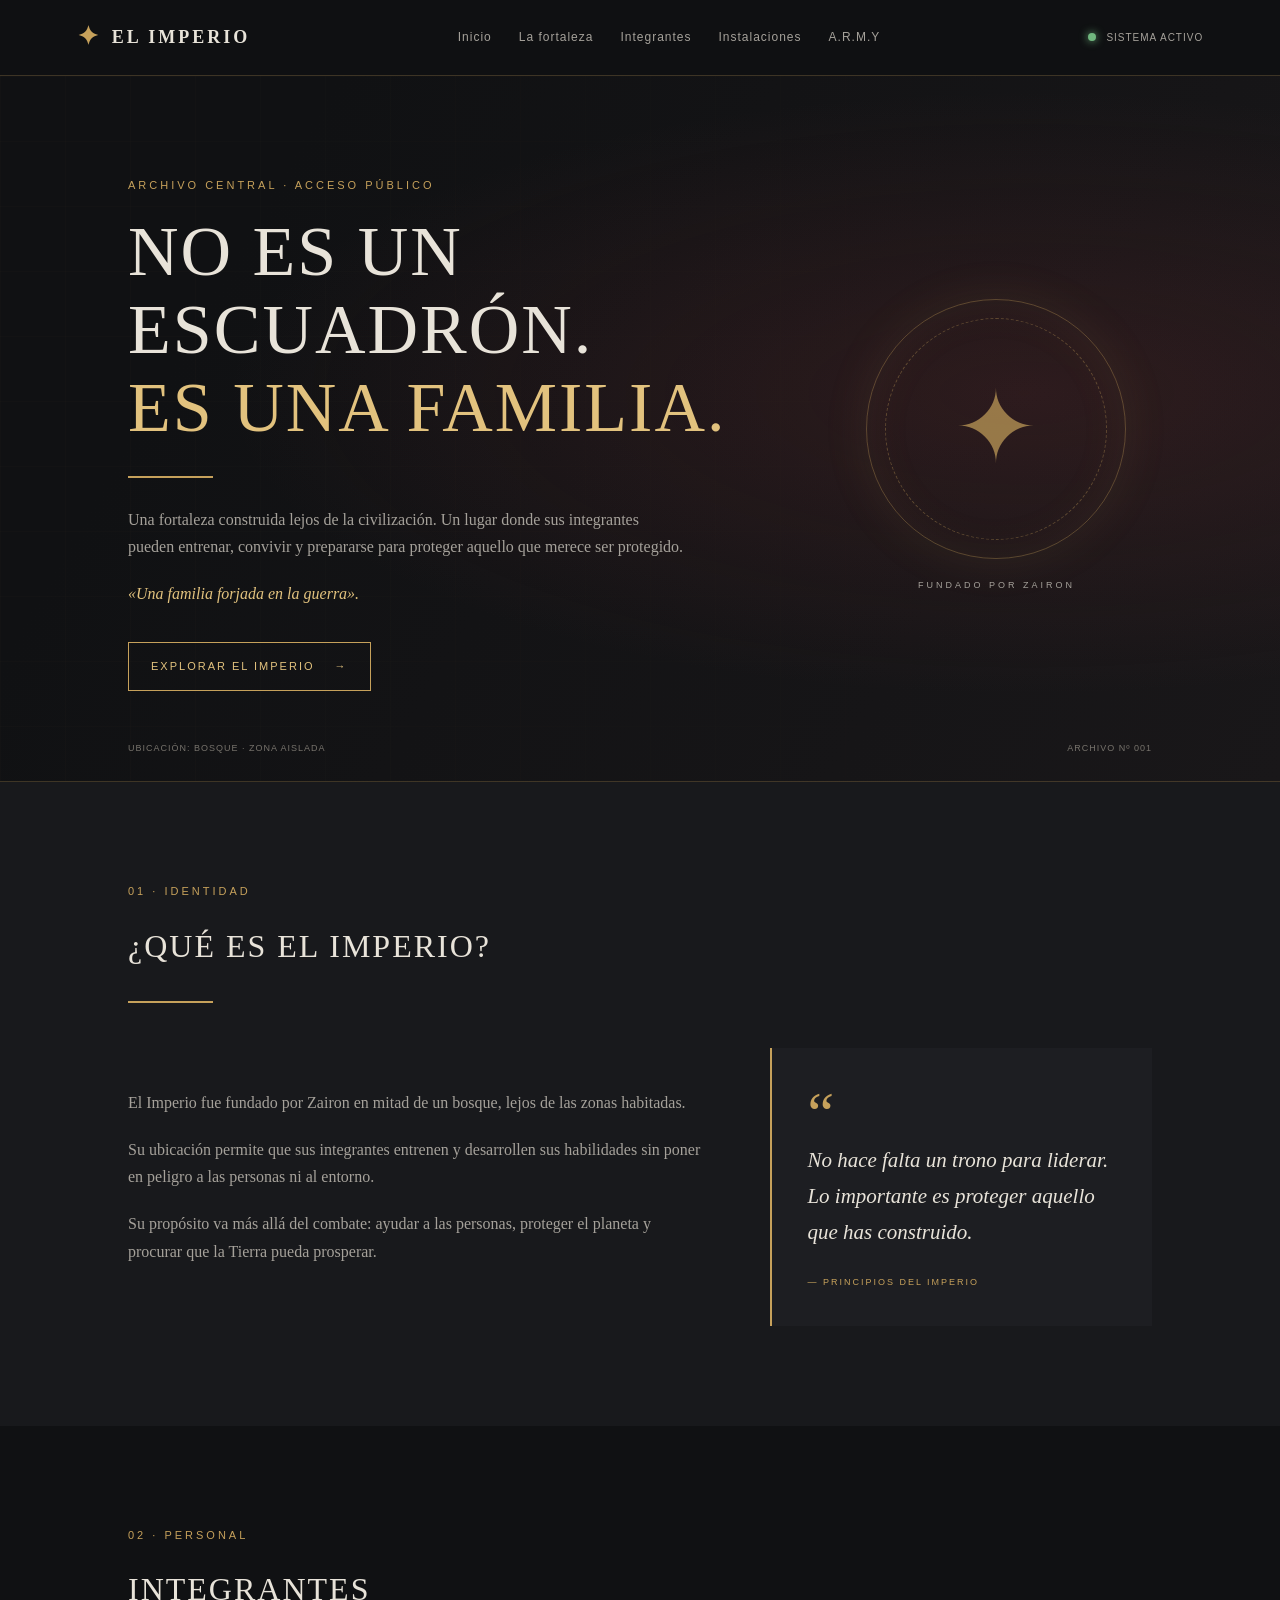
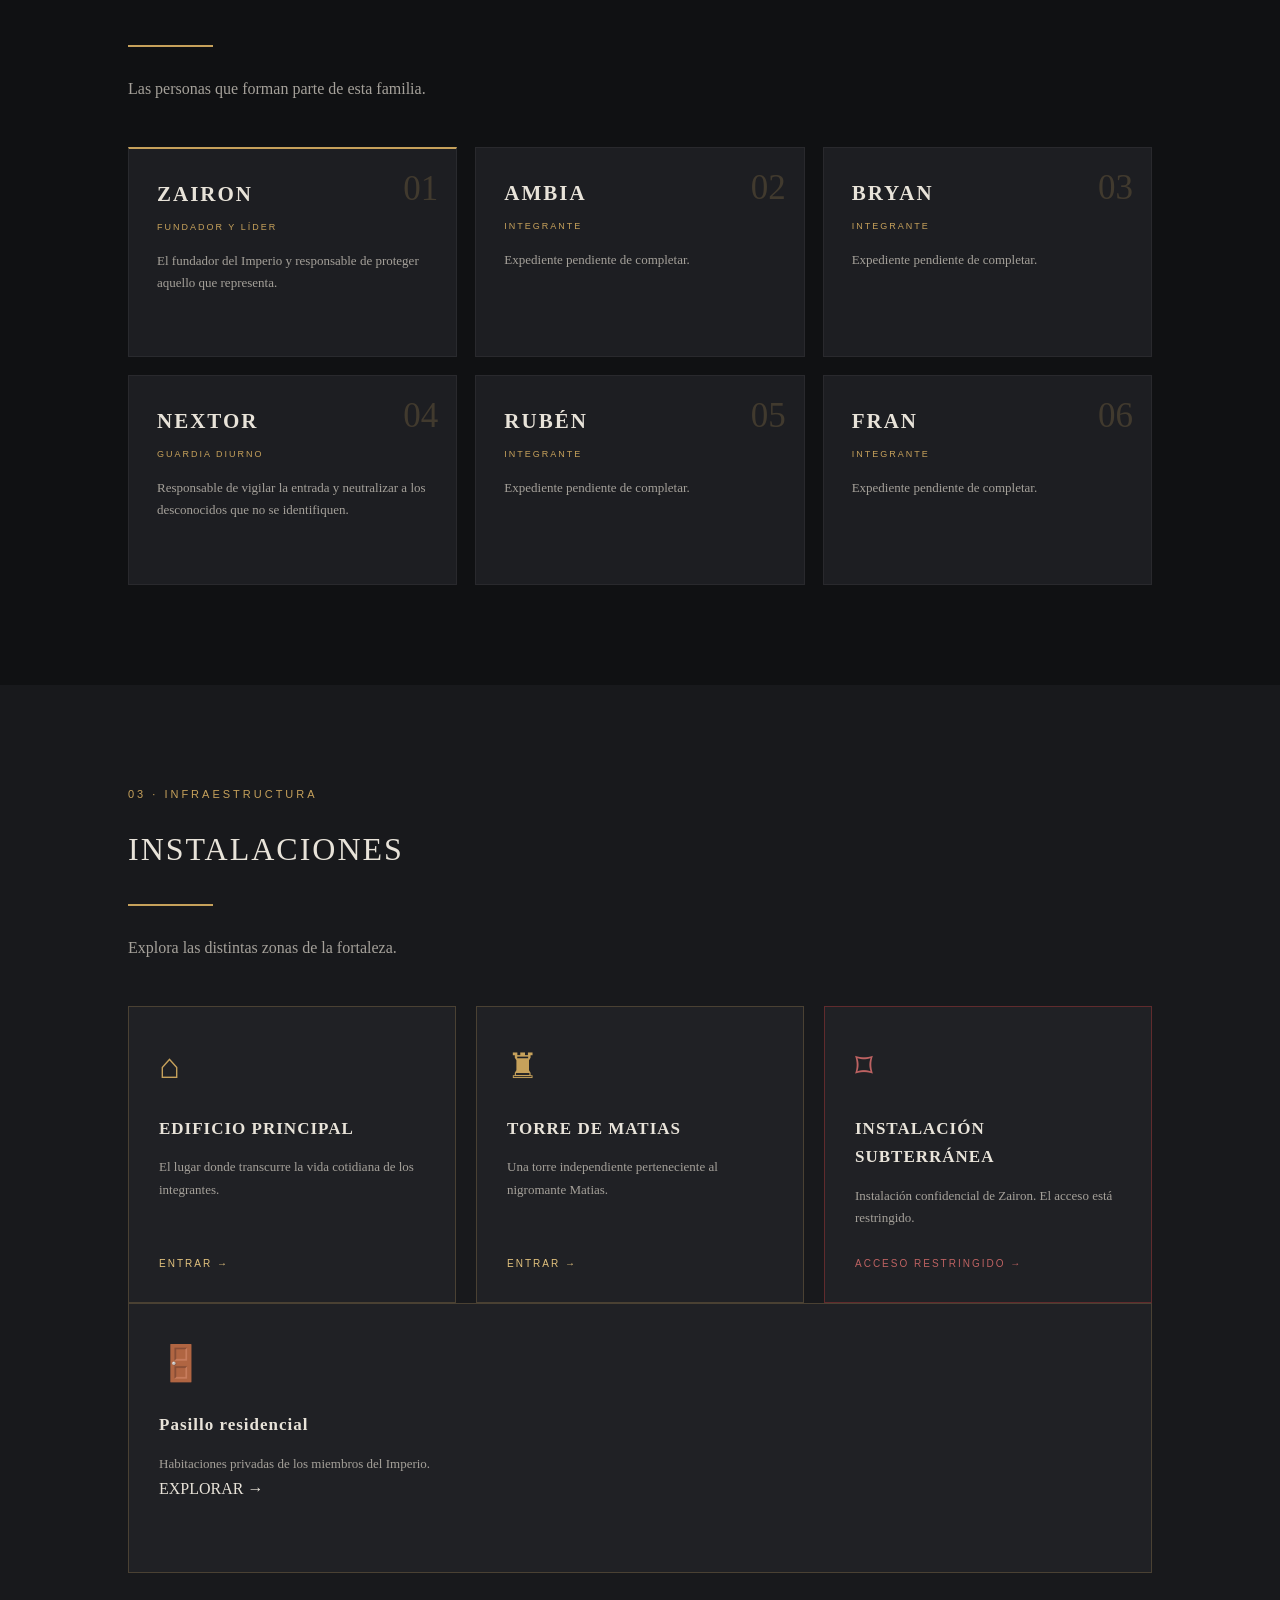
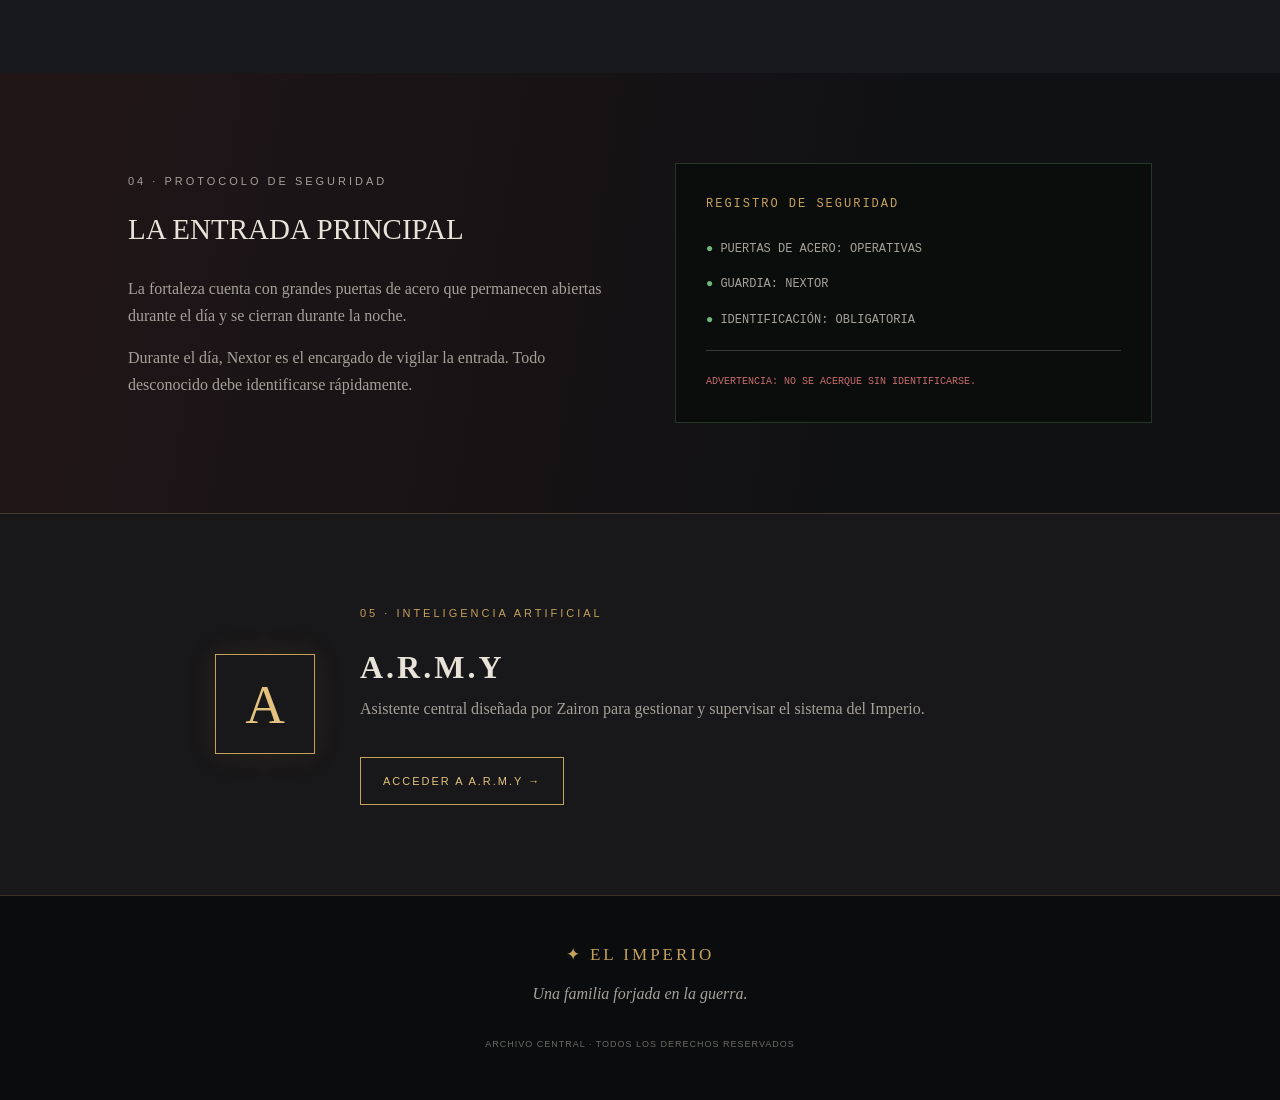
==== Index.html @ 826633c8 "Imperio fase 1" ====
<!DOCTYPE html>
<html lang="es">
<head>
    <meta charset="UTF-8">
    <meta name="viewport" content="width=device-width, initial-scale=1.0">
    <meta name="theme-color" content="#101113">

    <title>El Imperio | Archivo Central</title>

    <link rel="stylesheet" href="style.css">
    <script src="script.js" defer></script>
</head>

<body>

    <!-- BARRA SUPERIOR -->
    <header class="topbar">
        <a href="index.html" class="logo">
            <span class="logo-symbol">✦</span>
            <span>EL IMPERIO</span>
        </a>

        <button class="menu-toggle" id="menuToggle"
                aria-label="Abrir menú" aria-expanded="false">
            ☰
        </button>

        <nav class="navigation" id="navigation">
            <a href="#inicio">Inicio</a>
            <a href="#fortaleza">La fortaleza</a>
            <a href="#integrantes">Integrantes</a>
            <a href="#instalaciones">Instalaciones</a>
            <a href="army.html">A.R.M.Y</a>
        </nav>

        <div class="system-status">
            <span class="status-light"></span>
            SISTEMA ACTIVO
        </div>
    </header>


    <!-- PORTADA -->
    <main>

        <section class="hero" id="inicio">

            <div class="hero-content">

                <p class="eyebrow">
                    ARCHIVO CENTRAL · ACCESO PÚBLICO
                </p>

                <h1>
                    NO ES UN ESCUADRÓN.
                    <span>ES UNA FAMILIA.</span>
                </h1>

                <div class="gold-line"></div>

                <p class="hero-description">
                    Una fortaleza construida lejos de la civilización.
                    Un lugar donde sus integrantes pueden entrenar,
                    convivir y prepararse para proteger aquello que
                    merece ser protegido.
                </p>

                <p class="hero-motto">
                    «Una familia forjada en la guerra».
                </p>

                <a href="#fortaleza" class="main-button">
                    EXPLORAR EL IMPERIO
                    <span>→</span>
                </a>

            </div>

            <div class="hero-decoration">
                <div class="decoration-circle"></div>
                <span class="decoration-symbol">✦</span>
                <span class="decoration-caption">
                    FUNDADO POR ZAIRON
                </span>
            </div>

            <div class="hero-footer">
                <span>UBICACIÓN: BOSQUE · ZONA AISLADA</span>
                <span>ARCHIVO Nº 001</span>
            </div>

        </section>


        <!-- PRESENTACIÓN -->
        <section class="section introduction" id="fortaleza">

            <div class="section-heading">
                <p class="eyebrow">01 · IDENTIDAD</p>
                <h2>¿QUÉ ES EL IMPERIO?</h2>
                <div class="gold-line"></div>
            </div>

            <div class="introduction-grid">

                <div class="introduction-text">
                    <p>
                        El Imperio fue fundado por Zairon en mitad
                        de un bosque, lejos de las zonas habitadas.
                    </p>

                    <p>
                        Su ubicación permite que sus integrantes
                        entrenen y desarrollen sus habilidades sin
                        poner en peligro a las personas ni al entorno.
                    </p>

                    <p>
                        Su propósito va más allá del combate:
                        ayudar a las personas, proteger el planeta
                        y procurar que la Tierra pueda prosperar.
                    </p>
                </div>

                <div class="quote-panel">
                    <span class="quote-mark">“</span>

                    <p>
                        No hace falta un trono para liderar.
                        Lo importante es proteger aquello
                        que has construido.
                    </p>

                    <span class="quote-author">
                        — PRINCIPIOS DEL IMPERIO
                    </span>
                </div>

            </div>

        </section>


        <!-- INTEGRANTES -->
        <section class="section members-section" id="integrantes">

            <div class="section-heading">
                <p class="eyebrow">02 · PERSONAL</p>
                <h2>INTEGRANTES</h2>
                <div class="gold-line"></div>

                <p class="section-description">
                    Las personas que forman parte de esta familia.
                </p>
            </div>

            <div class="member-grid">

                <article class="member-card leader-card">
                    <span class="member-number">01</span>
                    <h3>ZAIRON</h3>
                    <p class="member-role">FUNDADOR Y LÍDER</p>
                    <p>
                        El fundador del Imperio y responsable
                        de proteger aquello que representa.
                    </p>
                </article>

                <article class="member-card">
                    <span class="member-number">02</span>
                    <h3>AMBIA</h3>
                    <p class="member-role">INTEGRANTE</p>
                    <p>Expediente pendiente de completar.</p>
                </article>

                <article class="member-card">
                    <span class="member-number">03</span>
                    <h3>BRYAN</h3>
                    <p class="member-role">INTEGRANTE</p>
                    <p>Expediente pendiente de completar.</p>
                </article>

                <article class="member-card">
                    <span class="member-number">04</span>
                    <h3>NEXTOR</h3>
                    <p class="member-role">GUARDIA DIURNO</p>
                    <p>
                        Responsable de vigilar la entrada
                        y neutralizar a los desconocidos
                        que no se identifiquen.
                    </p>
                </article>

                <article class="member-card">
                    <span class="member-number">05</span>
                    <h3>RUBÉN</h3>
                    <p class="member-role">INTEGRANTE</p>
                    <p>Expediente pendiente de completar.</p>
                </article>

                <article class="member-card">
                    <span class="member-number">06</span>
                    <h3>FRAN</h3>
                    <p class="member-role">INTEGRANTE</p>
                    <p>
                        Expediente pendiente de completar.</p>
                </article>

            </div>

        </section>


        <!-- INSTALACIONES -->
        <section class="section facilities-section" id="instalaciones">

            <div class="section-heading">
                <p class="eyebrow">03 · INFRAESTRUCTURA</p>
                <h2>INSTALACIONES</h2>
                <div class="gold-line"></div>

                <p class="section-description">
                    Explora las distintas zonas de la fortaleza.
                </p>
            </div>

            <div class="facility-grid">

                <a href="edificio.html" class="facility-card">
                    <span class="facility-icon">⌂</span>
                    <h3>EDIFICIO PRINCIPAL</h3>
                    <p>
                        El lugar donde transcurre la vida cotidiana
                        de los integrantes.
                    </p>
                    <span class="facility-link">ENTRAR →</span>
                </a>

                <a href="torre.html" class="facility-card">
                    <span class="facility-icon">♜</span>
                    <h3>TORRE DE MATIAS</h3>
                    <p>
                        Una torre independiente perteneciente
                        al nigromante Matias.
                    </p>
                    <span class="facility-link">ENTRAR →</span>
                </a>

                <a href="subterraneo.html"
                   class="facility-card restricted-card">
                    <span class="facility-icon">⌑</span>
                    <h3>INSTALACIÓN SUBTERRÁNEA</h3>
                    <p>
                        Instalación confidencial de Zairon.
                        El acceso está restringido.
                    </p>
                    <span class="facility-link">
                        ACCESO RESTRINGIDO →
                    </span>
                </a>

            </div>

            <a href="pasillo.html" class="facility-card">
    <span class="facility-icon">🚪</span>
    <h3>Pasillo residencial</h3>
    <p>Habitaciones privadas de los miembros del Imperio.</p>
    <span>EXPLORAR →</span>
</a>

        </section>


        <!-- SEGURIDAD -->
        <section class="security-section">

            <div class="security-content">

                <div>
                    <p class="eyebrow">04 · PROTOCOLO DE SEGURIDAD</p>
                    <h2>LA ENTRADA PRINCIPAL</h2>

                    <p>
                        La fortaleza cuenta con grandes puertas
                        de acero que permanecen abiertas durante
                        el día y se cierran durante la noche.
                    </p>

                    <p>
                        Durante el día, Nextor es el encargado
                        de vigilar la entrada. Todo desconocido
                        debe identificarse rápidamente.
                    </p>
                </div>

                <div class="security-terminal">
                    <span class="terminal-title">
                        REGISTRO DE SEGURIDAD
                    </span>

                    <p>
                        <span class="terminal-green">●</span>
                        PUERTAS DE ACERO: OPERATIVAS
                    </p>

                    <p>
                        <span class="terminal-green">●</span>
                        GUARDIA: NEXTOR
                    </p>

                    <p>
                        <span class="terminal-green">●</span>
                        IDENTIFICACIÓN: OBLIGATORIA
                    </p>

                    <div class="terminal-divider"></div>

                    <span class="terminal-warning">
                        ADVERTENCIA: NO SE ACERQUE SIN IDENTIFICARSE.
                    </span>
                </div>

            </div>

        </section>


        <!-- A.R.M.Y -->
        <section class="army-section">

            <div class="army-content">

                <div class="army-symbol">A</div>

                <div>
                    <p class="eyebrow">05 · INTELIGENCIA ARTIFICIAL</p>
                    <h2>A.R.M.Y</h2>

                    <p>
                        Asistente central diseñada por Zairon
                        para gestionar y supervisar el sistema
                        del Imperio.
                    </p>

                    <a href="army.html" class="secondary-button">
                        ACCEDER A A.R.M.Y →
                    </a>
                </div>

            </div>

        </section>

    </main>


    <!-- PIE DE PÁGINA -->
    <footer class="footer">

        <div class="footer-logo">
            ✦ EL IMPERIO
        </div>

        <p>
            Una familia forjada en la guerra.
        </p>

        <span>
            ARCHIVO CENTRAL · TODOS LOS DERECHOS RESERVADOS
        </span>

    </footer>

</body>
</html>
---- style.css ----
/* =====================================
   EL IMPERIO - ESTILO GENERAL
===================================== */

:root {
    --background: #101113;
    --background-light: #18191c;
    --panel: #1d1e22;
    --gold: #c6a15b;
    --gold-light: #e2c27e;
    --red: #782f32;
    --text: #e8e3d9;
    --muted: #a5a19a;
    --border: rgba(198, 161, 91, 0.25);
}

* {
    margin: 0;
    padding: 0;
    box-sizing: border-box;
}

html {
    scroll-behavior: smooth;
}

body {
    background: var(--background);
    color: var(--text);
    font-family: Georgia, "Times New Roman", serif;
    line-height: 1.7;
}

a {
    color: inherit;
    text-decoration: none;
}


/* =====================================
   BARRA DE NAVEGACIÓN
===================================== */

.topbar {
    min-height: 76px;
    padding: 0 6%;
    display: flex;
    align-items: center;
    justify-content: space-between;
    gap: 25px;
    background: rgba(16, 17, 19, 0.96);
    border-bottom: 1px solid var(--border);
    position: sticky;
    top: 0;
    z-index: 100;
    backdrop-filter: blur(12px);
}

.logo {
    display: flex;
    align-items: center;
    gap: 10px;
    font-size: 18px;
    font-weight: bold;
    letter-spacing: 3px;
}

.logo-symbol {
    color: var(--gold);
    font-size: 26px;
}

.navigation {
    display: flex;
    gap: 27px;
}

.navigation a {
    font-family: Arial, sans-serif;
    font-size: 12px;
    letter-spacing: 1px;
    color: var(--muted);
    transition: 0.3s;
}

.navigation a:hover {
    color: var(--gold-light);
}

.system-status {
    font-family: Arial, sans-serif;
    font-size: 10px;
    letter-spacing: 1px;
    color: var(--muted);
    white-space: nowrap;
}

.status-light {
    display: inline-block;
    width: 8px;
    height: 8px;
    margin-right: 7px;
    border-radius: 50%;
    background: #70b77e;
    box-shadow: 0 0 8px #70b77e;
}

.menu-toggle {
    display: none;
    color: var(--gold);
    background: none;
    border: none;
    font-size: 26px;
    cursor: pointer;
}


/* =====================================
   PORTADA
===================================== */

.hero {
    min-height: 690px;
    padding: 100px 10% 90px;
    display: flex;
    align-items: center;
    position: relative;
    overflow: hidden;

    background:
        radial-gradient(
            ellipse at 80% 45%,
            rgba(120, 47, 50, 0.24),
            transparent 55%
        ),
        linear-gradient(
            120deg,
            #101113 20%,
            #191719 100%
        );

    border-bottom: 1px solid var(--border);
}

.hero::before {
    content: "";
    position: absolute;
    inset: 0;
    opacity: 0.13;

    background-image:
        linear-gradient(
            rgba(198, 161, 91, 0.15) 1px,
            transparent 1px
        ),
        linear-gradient(
            90deg,
            rgba(198, 161, 91, 0.15) 1px,
            transparent 1px
        );

    background-size: 65px 65px;
    mask-image: linear-gradient(to right, black, transparent);
}

.hero-content {
    max-width: 750px;
    position: relative;
    z-index: 2;
}

.eyebrow {
    font-family: Arial, sans-serif;
    color: var(--gold);
    font-size: 11px;
    letter-spacing: 3px;
    margin-bottom: 18px;
}

.hero h1 {
    font-size: clamp(35px, 5.5vw, 70px);
    line-height: 1.12;
    letter-spacing: 2px;
    font-weight: normal;
}

.hero h1 span {
    display: block;
    color: var(--gold-light);
}

.gold-line {
    width: 85px;
    height: 2px;
    background: var(--gold);
    margin: 28px 0;
}

.hero-description {
    max-width: 560px;
    color: var(--muted);
    font-size: 16px;
}

.hero-motto {
    color: var(--gold-light);
    font-style: italic;
    margin-top: 20px;
}

.main-button,
.secondary-button {
    display: inline-flex;
    align-items: center;
    gap: 20px;
    margin-top: 35px;
    padding: 14px 22px;
    border: 1px solid var(--gold);
    color: var(--gold-light);
    font-family: Arial, sans-serif;
    font-size: 11px;
    letter-spacing: 2px;
    transition: 0.3s;
}

.main-button:hover,
.secondary-button:hover {
    background: var(--gold);
    color: #111;
    box-shadow: 0 0 25px rgba(198, 161, 91, 0.2);
}

.hero-decoration {
    position: absolute;
    right: 12%;
    top: 50%;
    transform: translateY(-50%);
    width: 260px;
    height: 260px;
    display: grid;
    place-items: center;
}

.decoration-circle {
    position: absolute;
    inset: 0;
    border: 1px solid rgba(198, 161, 91, 0.35);
    border-radius: 50%;
    box-shadow:
        0 0 50px rgba(198, 161, 91, 0.08),
        inset 0 0 50px rgba(198, 161, 91, 0.06);
}

.decoration-circle::before {
    content: "";
    position: absolute;
    inset: 18px;
    border: 1px dashed rgba(198, 161, 91, 0.35);
    border-radius: 50%;
}

.decoration-symbol {
    font-size: 100px;
    color: var(--gold);
    opacity: 0.7;
}

.decoration-caption {
    position: absolute;
    bottom: -35px;
    font-family: Arial, sans-serif;
    font-size: 9px;
    letter-spacing: 3px;
    color: var(--muted);
    white-space: nowrap;
}

.hero-footer {
    position: absolute;
    bottom: 25px;
    left: 10%;
    right: 10%;
    display: flex;
    justify-content: space-between;
    color: #77736c;
    font-family: Arial, sans-serif;
    font-size: 9px;
    letter-spacing: 1px;
}


/* =====================================
   SECCIONES GENERALES
===================================== */

.section {
    padding: 100px 10%;
}

.section-heading {
    margin-bottom: 45px;
}

.section-heading h2 {
    font-size: 32px;
    font-weight: normal;
    letter-spacing: 2px;
}

.section-description {
    color: var(--muted);
    margin-top: 15px;
}

.introduction {
    background: var(--background-light);
}

.introduction-grid {
    display: grid;
    grid-template-columns: 1.2fr 0.8fr;
    gap: 70px;
    align-items: center;
}

.introduction-text p {
    margin-bottom: 20px;
    color: var(--muted);
}

.quote-panel {
    padding: 35px;
    background: var(--panel);
    border-left: 2px solid var(--gold);
}

.quote-mark {
    font-size: 60px;
    color: var(--gold);
    line-height: 1;
}

.quote-panel p {
    font-size: 21px;
    font-style: italic;
}

.quote-author {
    display: block;
    margin-top: 25px;
    font-family: Arial, sans-serif;
    font-size: 9px;
    letter-spacing: 2px;
    color: var(--gold);
}


/* =====================================
   INTEGRANTES
===================================== */

.member-grid {
    display: grid;
    grid-template-columns: repeat(3, 1fr);
    gap: 18px;
}

.member-card {
    position: relative;
    min-height: 210px;
    padding: 28px;
    background: var(--panel);
    border: 1px solid rgba(255,255,255,0.05);
    transition: 0.3s;
    overflow: hidden;
}

.member-card:hover {
    transform: translateY(-5px);
    border-color: var(--gold);
}

.member-card h3 {
    font-size: 21px;
    letter-spacing: 2px;
}

.member-number {
    position: absolute;
    top: 10px;
    right: 18px;
    color: rgba(198, 161, 91, 0.22);
    font-size: 35px;
}

.member-role {
    margin: 7px 0 15px;
    color: var(--gold);
    font-family: Arial, sans-serif;
    font-size: 9px;
    letter-spacing: 2px;
}

.member-card p:last-child {
    color: var(--muted);
    font-size: 13px;
}

.leader-card {
    border-top: 2px solid var(--gold);
}


/* =====================================
   INSTALACIONES
===================================== */

.facilities-section {
    background: var(--background-light);
}

.facility-grid {
    display: grid;
    grid-template-columns: repeat(3, 1fr);
    gap: 20px;
}

.facility-card {
    display: flex;
    flex-direction: column;
    min-height: 270px;
    padding: 30px;
    background: #202125;
    border: 1px solid var(--border);
    transition: 0.3s;
}

.facility-card:hover {
    transform: translateY(-6px);
    background: #28272a;
    border-color: var(--gold);
}

.facility-icon {
    font-size: 35px;
    color: var(--gold);
    margin-bottom: 18px;
}

.facility-card h3 {
    font-size: 17px;
    letter-spacing: 1px;
}

.facility-card p {
    margin-top: 13px;
    color: var(--muted);
    font-size: 13px;
}

.facility-link {
    margin-top: auto;
    padding-top: 25px;
    font-family: Arial, sans-serif;
    font-size: 10px;
    letter-spacing: 2px;
    color: var(--gold-light);
}

.restricted-card {
    border-color: rgba(160, 55, 55, 0.5);
}

.restricted-card .facility-icon,
.restricted-card .facility-link {
    color: #bd6262;
}


/* =====================================
   SEGURIDAD
===================================== */

.security-section {
    padding: 90px 10%;
    background:
        linear-gradient(
            100deg,
            rgba(120, 47, 50, 0.16),
            transparent 70%
        );
}

.security-content {
    display: grid;
    grid-template-columns: 1fr 1fr;
    gap: 70px;
    align-items: center;
}

.security-content h2 {
    font-size: 29px;
    font-weight: normal;
    margin-bottom: 20px;
}

.security-content p {
    color: var(--muted);
    margin-bottom: 15px;
}

.security-terminal {
    padding: 30px;
    background: #0b0d0d;
    border: 1px solid rgba(112, 183, 126, 0.25);
    font-family: monospace;
    font-size: 12px;
}

.terminal-title {
    display: block;
    margin-bottom: 25px;
    color: var(--gold);
    letter-spacing: 2px;
}

.terminal-green {
    color: #70b77e;
}

.terminal-divider {
    height: 1px;
    background: #343c35;
    margin: 20px 0;
}

.terminal-warning {
    color: #c76b6b;
    font-size: 10px;
}


/* =====================================
   A.R.M.Y
===================================== */

.army-section {
    padding: 90px 10%;
    background: #181719;
    border-top: 1px solid var(--border);
}

.army-content {
    display: flex;
    align-items: center;
    gap: 45px;
    max-width: 850px;
    margin: auto;
}

.army-symbol {
    min-width: 100px;
    height: 100px;
    display: grid;
    place-items: center;
    border: 1px solid var(--gold);
    color: var(--gold-light);
    font-size: 55px;
    box-shadow: 0 0 30px rgba(198, 161, 91, 0.1);
}

.army-content h2 {
    font-size: 32px;
    letter-spacing: 3px;
}

.army-content p:not(.eyebrow) {
    color: var(--muted);
}


/* =====================================
   PIE DE PÁGINA
===================================== */

.footer {
    padding: 45px 20px;
    text-align: center;
    background: #0b0c0e;
    border-top: 1px solid var(--border);
}

.footer-logo {
    color: var(--gold);
    font-size: 17px;
    letter-spacing: 3px;
}

.footer p {
    color: var(--muted);
    font-style: italic;
    margin: 10px 0 20px;
}

.footer span {
    color: #6d6a65;
    font-family: Arial, sans-serif;
    font-size: 9px;
    letter-spacing: 1px;
}


/* =====================================
   DISEÑO RESPONSIVE
===================================== */

@media (max-width: 1000px) {

    .navigation {
        gap: 15px;
    }

    .navigation a {
        font-size: 10px;
    }

    .hero-decoration {
        right: 5%;
        opacity: 0.4;
    }

    .member-grid,
    .facility-grid {
        grid-template-columns: repeat(2, 1fr);
    }

}

@media (max-width: 700px) {

    .topbar {
        min-height: 65px;
    }

    .menu-toggle {
        display: block;
    }

    .navigation {
        display: none;
        position: absolute;
        top: 65px;
        left: 0;
        right: 0;
        padding: 25px;
        flex-direction: column;
        background: #141518;
        border-bottom: 1px solid var(--border);
    }

    .navigation.active {
        display: flex;
    }

    .system-status {
        display: none;
    }

    .hero {
        min-height: 650px;
        padding: 80px 8%;
    }

    .hero-decoration {
        width: 170px;
        height: 170px;
        right: -30px;
        top: 65%;
    }

    .decoration-symbol {
        font-size: 65px;
    }

    .hero-footer {
        font-size: 7px;
    }

    .section {
        padding: 75px 8%;
    }

    .introduction-grid,
    .security-content {
        grid-template-columns: 1fr;
        gap: 35px;
    }

    .member-grid,
    .facility-grid {
        grid-template-columns: 1fr;
    }

    .army-content {
        align-items: flex-start;
        flex-direction: column;
    }

}

/* =====================================
   EDIFICIO PRINCIPAL
===================================== */

.building-page {
    background: #111215;
}


/* PORTADA */

.building-hero {
    min-height: 430px;
    padding: 100px 10%;
    display: flex;
    align-items: center;

    background:
        linear-gradient(
            90deg,
            rgba(16, 17, 19, 0.98),
            rgba(16, 17, 19, 0.72)
        ),
        radial-gradient(
            circle at 80% 50%,
            rgba(120, 47, 50, 0.3),
            transparent 55%
        );

    border-bottom: 1px solid var(--border);
}

.building-hero-content {
    max-width: 700px;
}

.building-hero h1 {
    font-size: clamp(42px, 6vw, 65px);
    line-height: 1.1;
    font-weight: normal;
    letter-spacing: 3px;
}

.building-hero h1 span {
    display: block;
    color: var(--gold-light);
}

.building-hero-content > p:not(.eyebrow) {
    max-width: 570px;
    color: var(--muted);
}

.building-coordinates {
    display: flex;
    flex-wrap: wrap;
    gap: 25px;
    margin-top: 35px;
    font-family: Arial, sans-serif;
    font-size: 9px;
    letter-spacing: 1px;
    color: var(--gold);
}


/* INTRODUCCIÓN */

.building-introduction {
    padding: 75px 10%;
    background: #18191c;
}

.building-introduction > p {
    max-width: 750px;
    color: var(--muted);
}


/* TARJETAS DE INSTALACIONES */

.building-zones {
    background: #111215;
}

.building-grid {
    display: grid;
    grid-template-columns: repeat(2, 1fr);
    gap: 20px;
}

.building-card {
    min-height: 260px;
    padding: 30px;
    background: #1c1e22;
    border: 1px solid rgba(198, 161, 91, 0.18);
    position: relative;
    transition: 0.3s;
}

.building-card:hover {
    transform: translateY(-5px);
    border-color: var(--gold);
    background: #232428;
}

.building-card-top {
    display: flex;
    justify-content: space-between;
    align-items: center;
    margin-bottom: 25px;
}

.building-icon {
    color: var(--gold);
    font-size: 34px;
}

.zone-code {
    font-family: Arial, sans-serif;
    font-size: 10px;
    color: #77736c;
    letter-spacing: 2px;
}

.building-card h3 {
    font-size: 21px;
    font-weight: normal;
    letter-spacing: 2px;
}

.building-card > p {
    max-width: 450px;
    margin: 15px 0 25px;
    color: var(--muted);
    font-size: 13px;
}

.zone-status {
    font-family: Arial, sans-serif;
    font-size: 9px;
    letter-spacing: 1px;
    color: #78b982;
}

.underground-card {
    border-color: rgba(160, 55, 55, 0.45);
    background:
        linear-gradient(
            120deg,
            #21191b,
            #19191d
        );
}

.restricted-status {
    color: #c66b6b;
}

.underground-button {
    display: block;
    width: fit-content;
    margin-top: 20px;
    padding: 10px 14px;
    border: 1px solid #8e4448;
    color: #d38b8b;
    font-family: Arial, sans-serif;
    font-size: 10px;
    letter-spacing: 1px;
    transition: 0.3s;
}

.underground-button:hover {
    background: #782f32;
    color: white;
}


/* PANEL DE A.R.M.Y */

.building-army {
    padding: 75px 10%;
    background: #18191c;
}

.army-panel {
    max-width: 850px;
    margin: auto;
    background: #101214;
    border: 1px solid rgba(198, 161, 91, 0.25);
}

.army-panel-header {
    display: flex;
    align-items: center;
    gap: 20px;
    padding: 25px;
    border-bottom: 1px solid var(--border);
}

.army-panel-symbol {
    width: 55px;
    height: 55px;
    display: grid;
    place-items: center;
    border: 1px solid var(--gold);
    color: var(--gold);
    font-size: 28px;
}

.army-panel-header .eyebrow {
    margin-bottom: 3px;
    font-size: 9px;
}

.army-panel-header h2 {
    letter-spacing: 3px;
    font-weight: normal;
}

.army-online {
    margin-left: auto;
    color: #78b982;
    font-family: Arial, sans-serif;
    font-size: 10px;
}

.army-message {
    padding: 30px;
}

.message-label {
    display: block;
    color: var(--gold);
    font-family: Arial, sans-serif;
    font-size: 10px;
    letter-spacing: 2px;
    margin-bottom: 20px;
}

.army-message p {
    margin-bottom: 15px;
    color: var(--muted);
}

.message-signature {
    display: block;
    margin-top: 25px;
    color: var(--gold-light);
    font-style: italic;
}


/* VOLVER AL ARCHIVO CENTRAL */

.building-back {
    padding: 30px 10% 70px;
    background: #18191c;
}


/* MÓVILES */

@media (max-width: 700px) {

    .building-hero {
        padding: 75px 8%;
        min-height: 400px;
    }

    .building-introduction {
        padding: 65px 8%;
    }

    .building-grid {
        grid-template-columns: 1fr;
    }

    .building-army {
        padding: 60px 8%;
    }

    .army-panel-header {
        flex-wrap: wrap;
    }

    .army-online {
        margin-left: 0;
        width: 100%;
    }

}
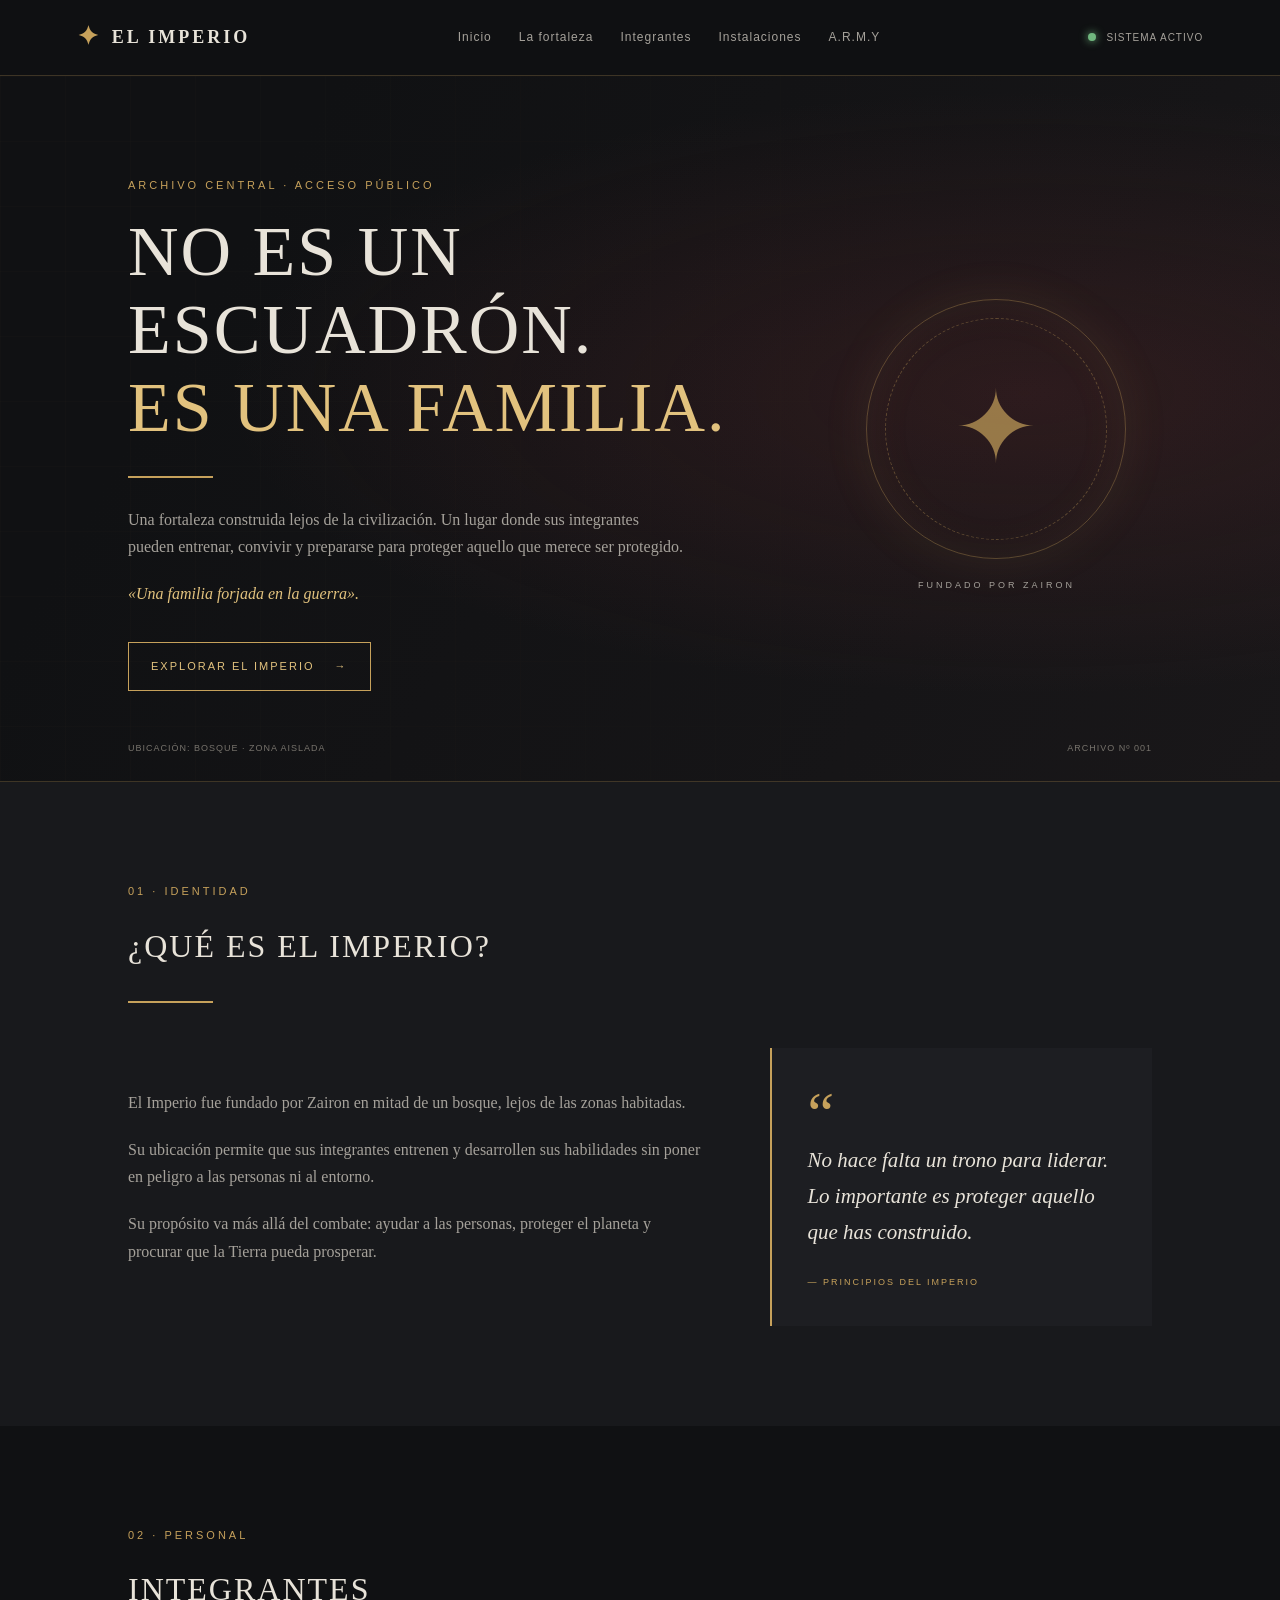
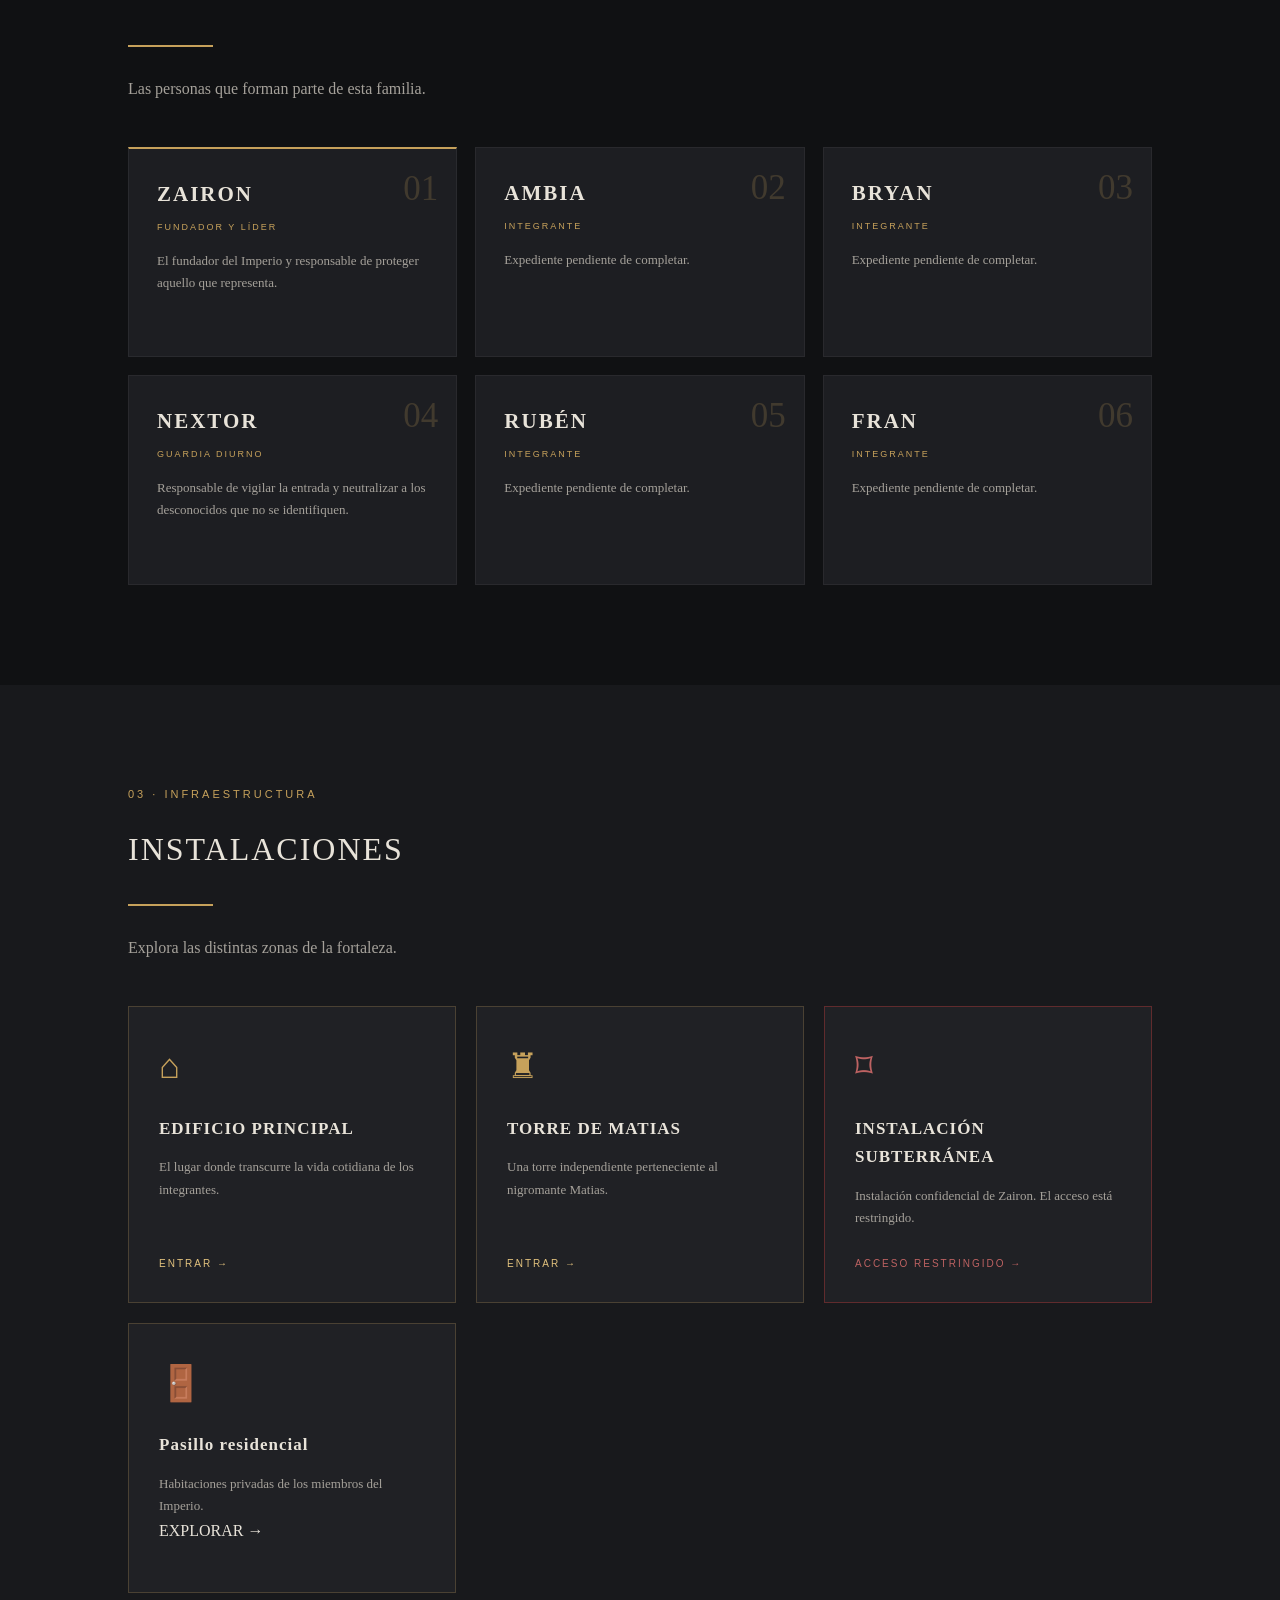
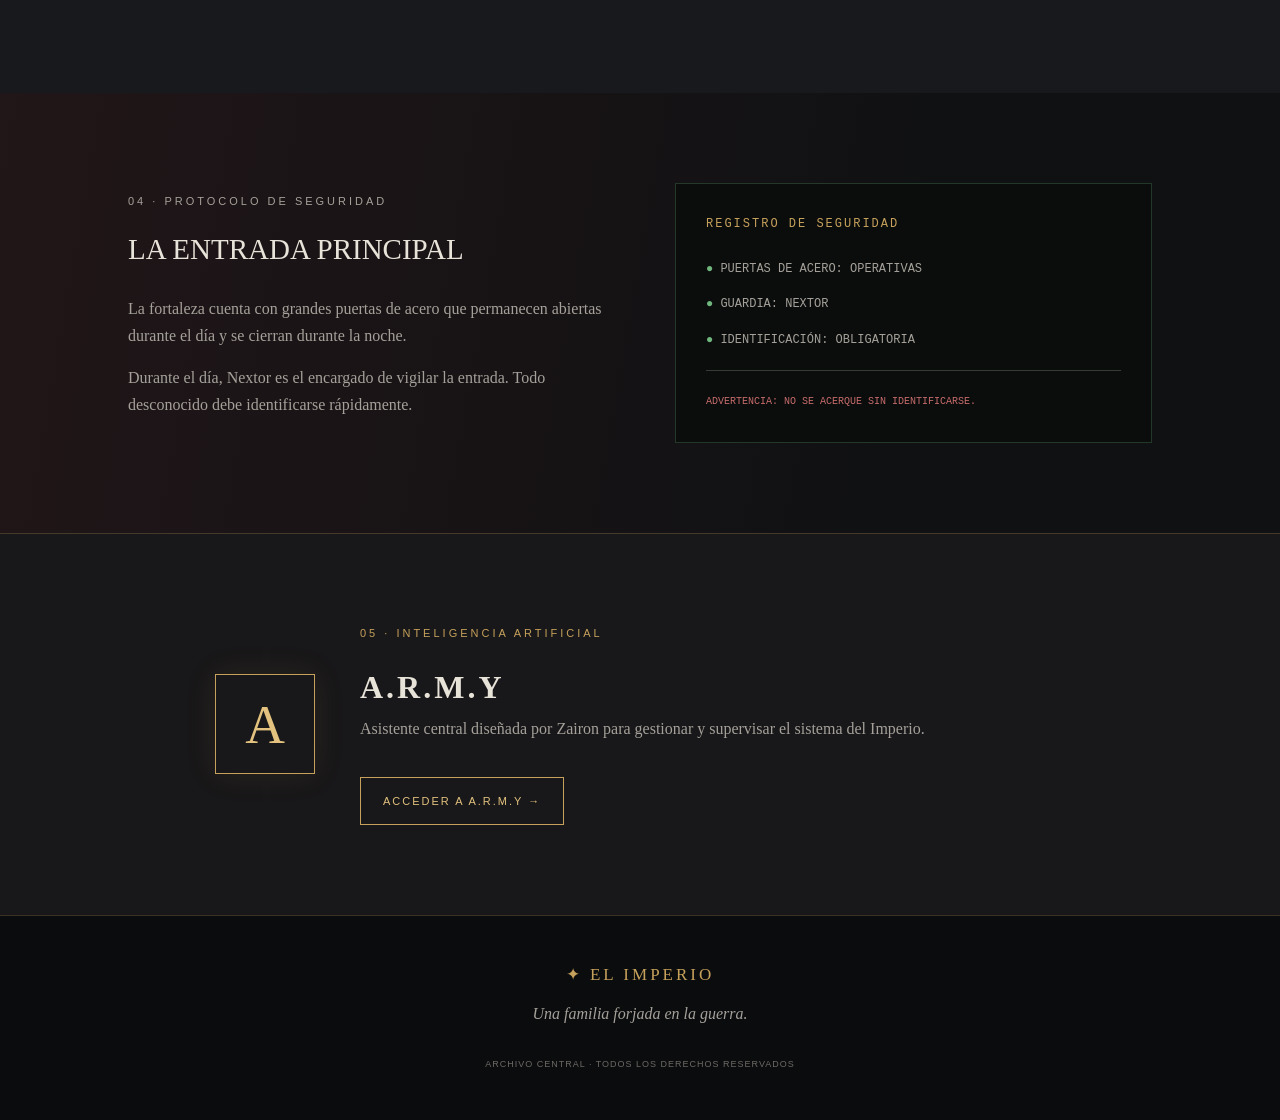
==== commit 127eab93: "Imperio Fase 2" ====
--- a/Index.html
+++ b/Index.html
@@ -259,8 +259,6 @@
                     </span>
                 </a>
 
-            </div>
-
             <a href="pasillo.html" class="facility-card">
     <span class="facility-icon">🚪</span>
     <h3>Pasillo residencial</h3>
@@ -268,6 +266,8 @@
     <span>EXPLORAR →</span>
 </a>
 
+            </div>
+
         </section>
 
 
--- a/style.css
+++ b/style.css
@@ -998,4 +998,112 @@
         width: 100%;
     }
 
+}
+
+/* =====================================
+   INVENTARIO DEL NIVEL 2
+===================================== */
+
+.level-items {
+    display: grid;
+    grid-template-columns: repeat(2, minmax(0, 1fr));
+    gap: 18px;
+    margin-top: 30px;
+    text-align: left;
+}
+
+.level-items[hidden] {
+    display: none !important;
+}
+
+.item-card {
+    display: block;
+    padding: 22px;
+    background: #171414;
+    border: 1px solid #51443a;
+    border-radius: 7px;
+    color: #ded5c9;
+    text-decoration: none;
+    transition: border-color 0.25s, background 0.25s;
+}
+
+.item-card:hover {
+    border-color: #a78a58;
+    background: #201b18;
+}
+
+.item-card-header {
+    display: flex;
+    align-items: center;
+    justify-content: space-between;
+    gap: 10px;
+    margin-bottom: 18px;
+}
+
+.item-symbol {
+    font-size: 1.8rem;
+    color: #c5a66c;
+}
+
+.item-category {
+    color: #aa9676;
+    font-size: 0.68rem;
+    letter-spacing: 1px;
+    text-align: right;
+}
+
+.item-card h4 {
+    margin: 0 0 12px;
+    color: #e0c99b;
+    font-size: 1rem;
+    letter-spacing: 1px;
+}
+
+.item-card p {
+    margin: 0;
+    color: #b9b0a7;
+    font-size: 0.88rem;
+    line-height: 1.7;
+}
+
+.item-danger {
+    border-color: #873e3e;
+    background: #201313;
+    cursor: pointer;
+}
+
+.item-danger:hover {
+    border-color: #d05c5c;
+    background: #291616;
+}
+
+.item-danger .item-symbol,
+.item-danger h4 {
+    color: #d17b75;
+}
+
+.item-warning {
+    display: inline-block;
+    margin-top: 18px;
+    padding: 7px 10px;
+    border: 1px solid #a83d42;
+    color: #e27676;
+    font-size: 0.72rem;
+    letter-spacing: 1px;
+}
+
+.item-open {
+    display: block;
+    margin-top: 18px;
+    color: #e27676;
+    font-size: 0.7rem;
+    letter-spacing: 1px;
+}
+
+@media (max-width: 700px) {
+
+    .level-items {
+        grid-template-columns: 1fr;
+    }
+
 }
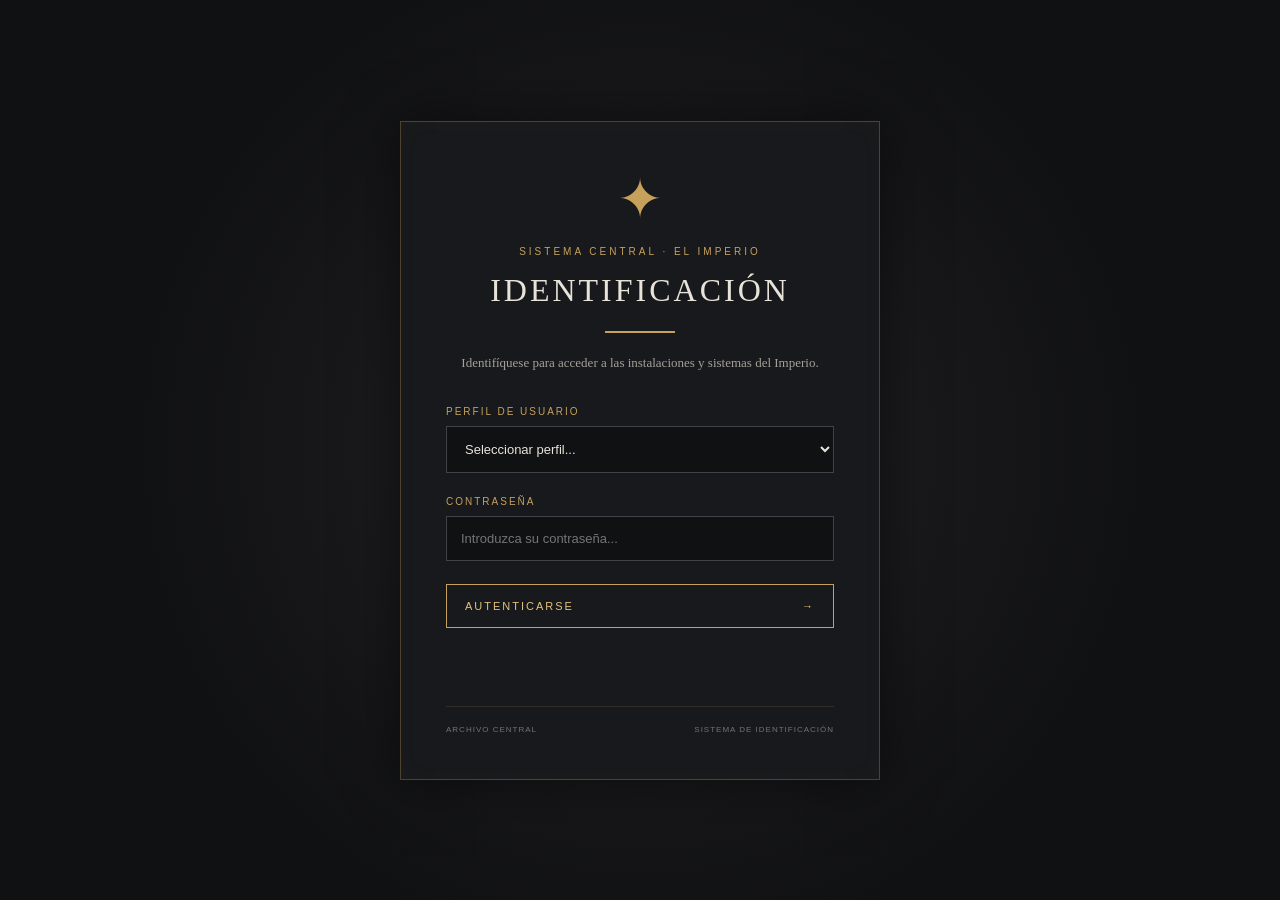
==== commit ee171317: "Imperio Fase 5" ====
--- a/Index.html
+++ b/Index.html
@@ -9,6 +9,7 @@
 
     <link rel="stylesheet" href="style.css">
     <script src="script.js" defer></script>
+    <script src="acceso.js" defer></script>
 </head>
 
 <body>
@@ -371,5 +372,15 @@
 
     </footer>
 
+    <!-- MÚSICA AMBIENTAL GLOBAL -->
+<audio
+    id="audio-imperio"
+    src="audios/imperio.mp3"
+    preload="auto"
+    loop>
+</audio>
+
+<script src="musica.js" defer></script>
+
 </body>
 </html>
--- a/style.css
+++ b/style.css
@@ -1106,4 +1106,34 @@
         grid-template-columns: 1fr;
     }
 
+}
+
+/* =====================================
+   SISTEMA DE PERFILES - CERRAR SESIÓN
+===================================== */
+
+.profile-logout {
+    position: fixed;
+    right: 22px;
+    bottom: 22px;
+    z-index: 1000;
+
+    padding: 12px 18px;
+
+    background: rgba(16, 17, 19, 0.9);
+    border: 1px solid var(--profile-color, #c6a15b);
+    color: var(--profile-color, #c6a15b);
+
+    font-family: Arial, sans-serif;
+    font-size: 10px;
+    letter-spacing: 1.5px;
+
+    cursor: pointer;
+    transition: 0.3s;
+}
+
+.profile-logout:hover {
+    background: var(--profile-color, #c6a15b);
+    color: #101113;
+    box-shadow: 0 0 15px var(--profile-color, #c6a15b);
 }
